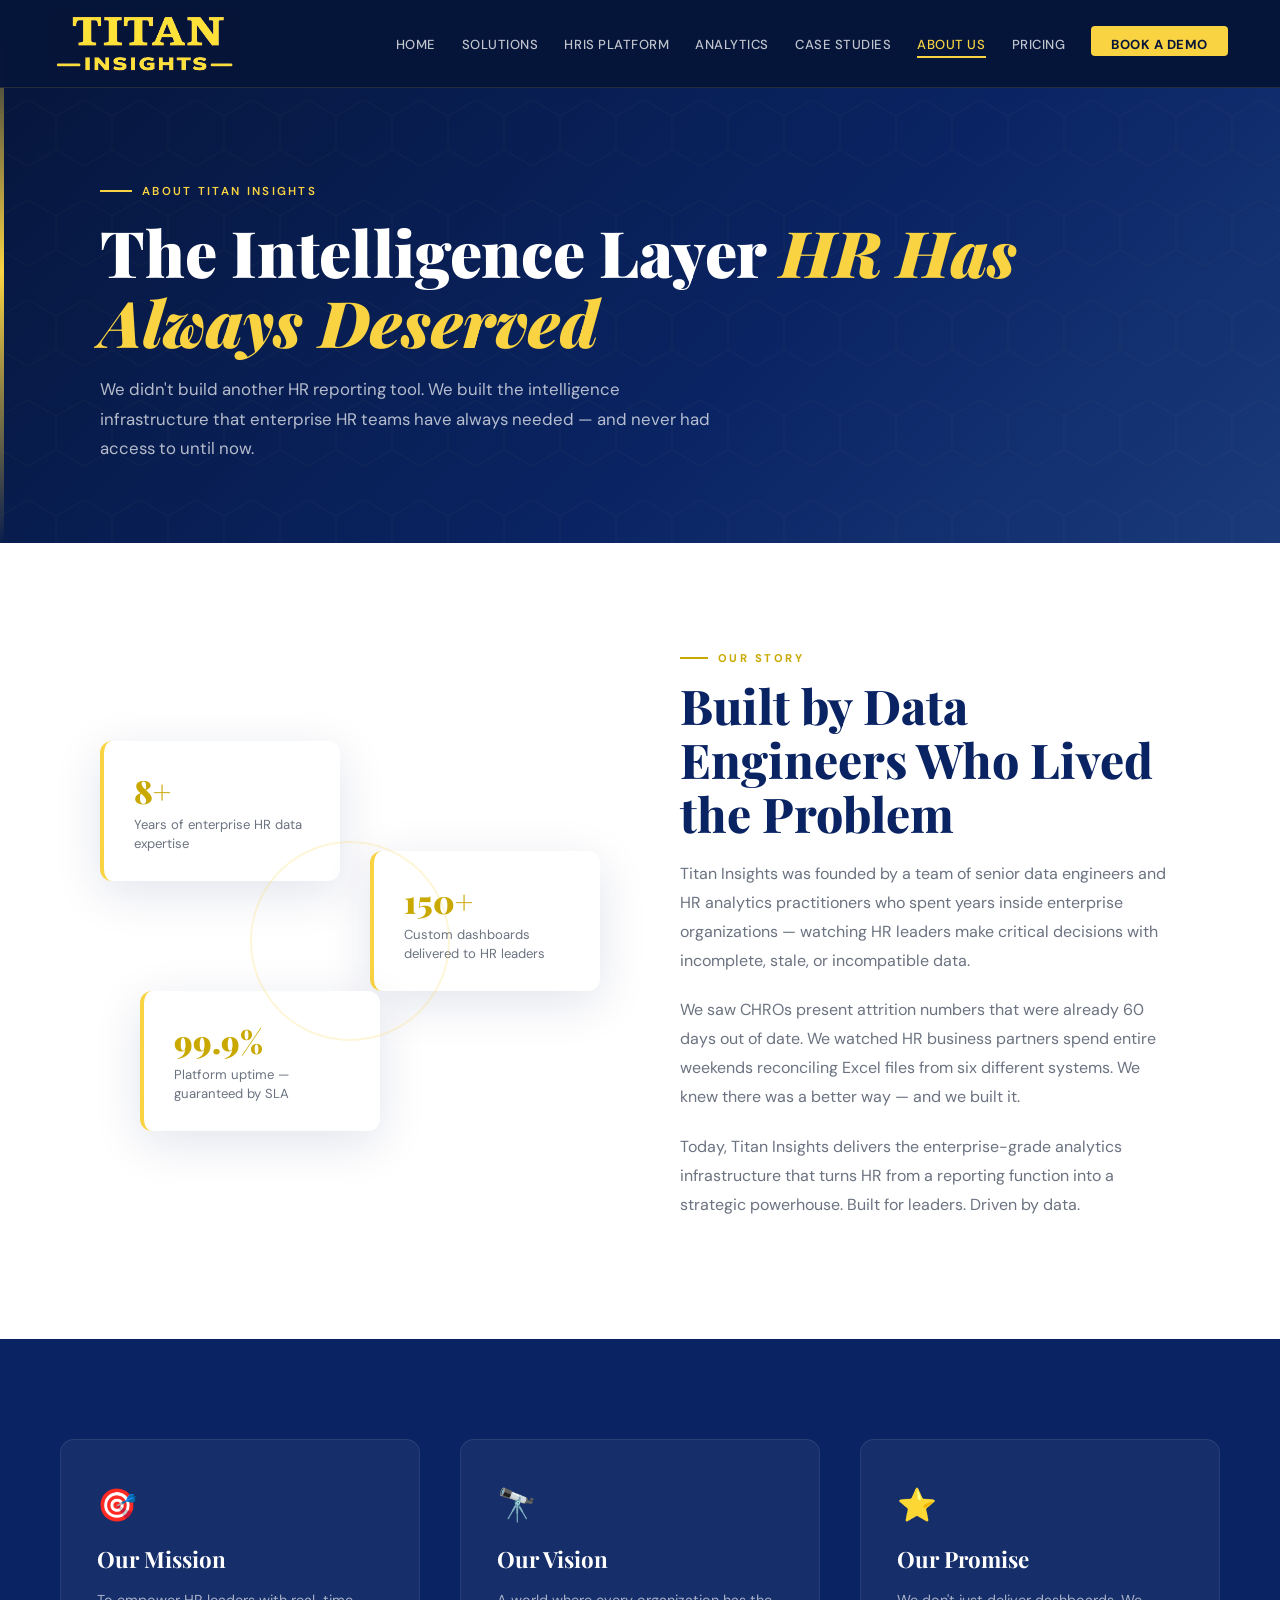
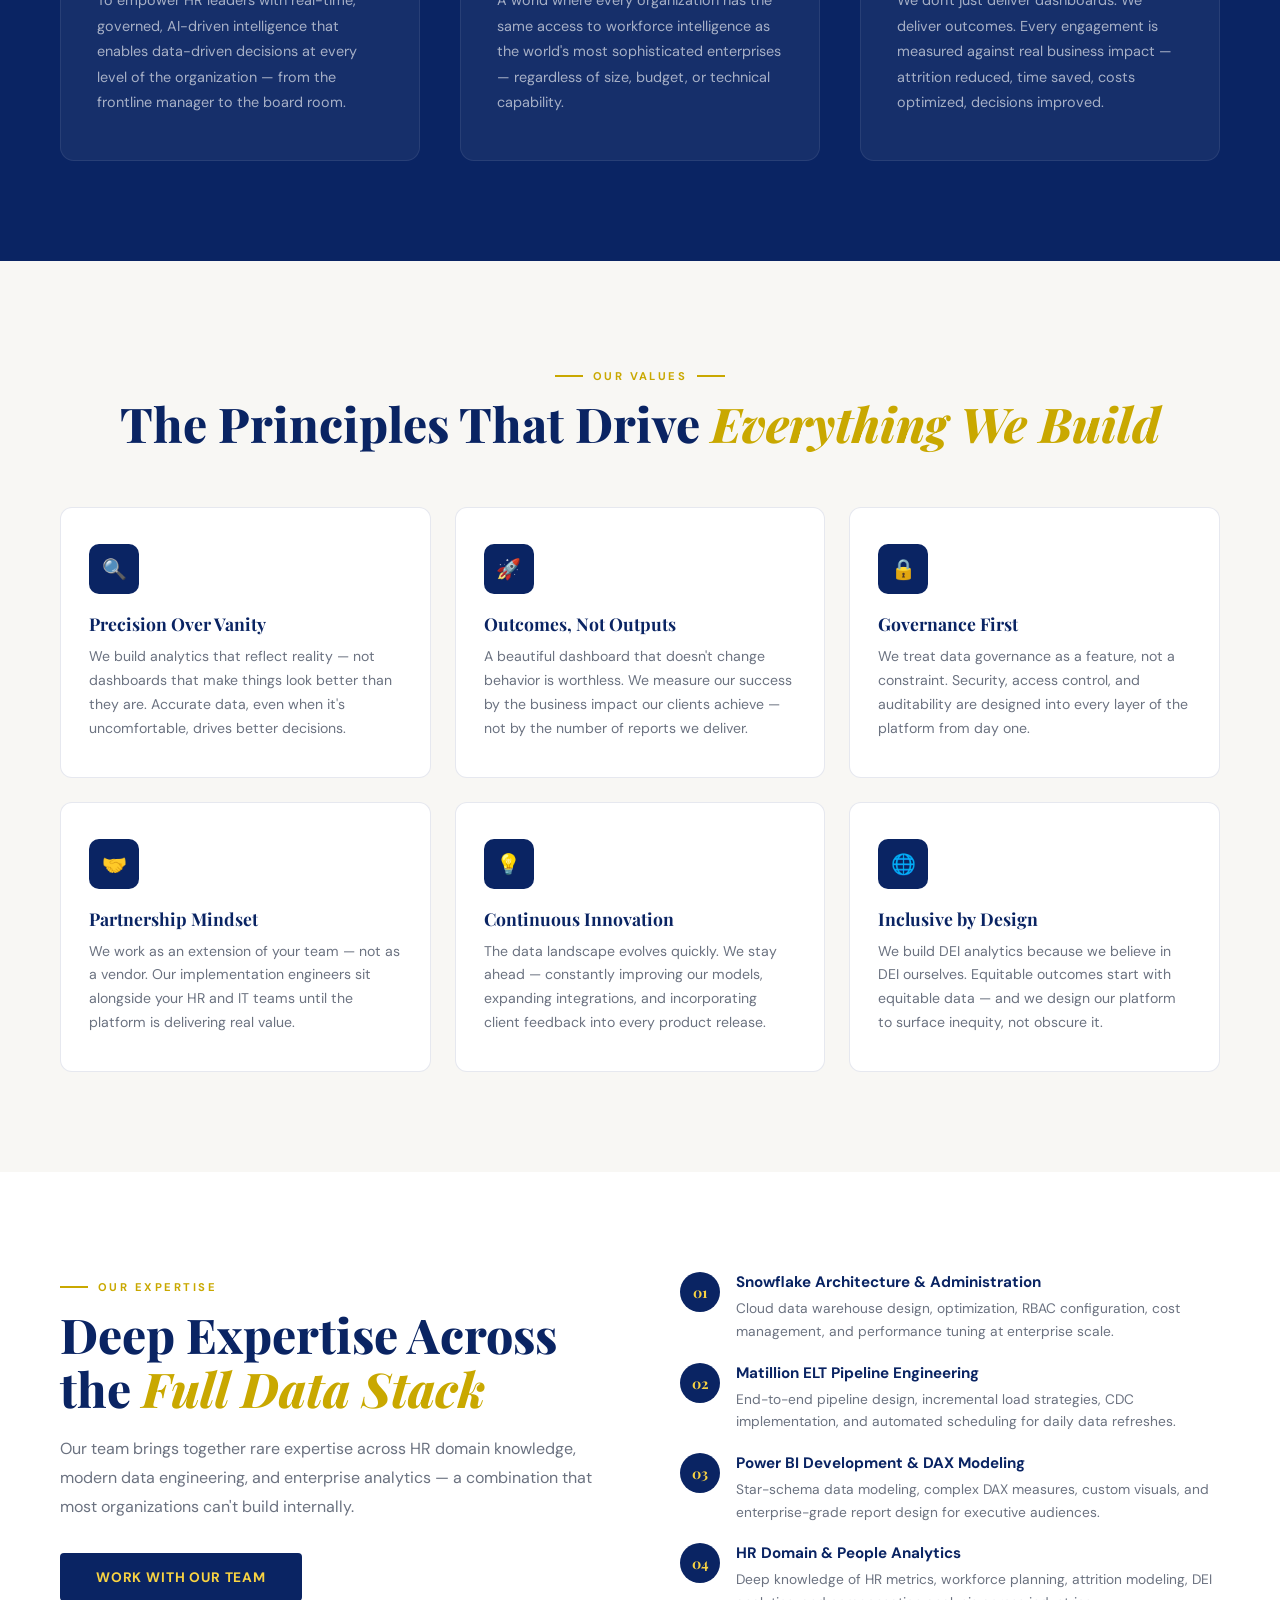
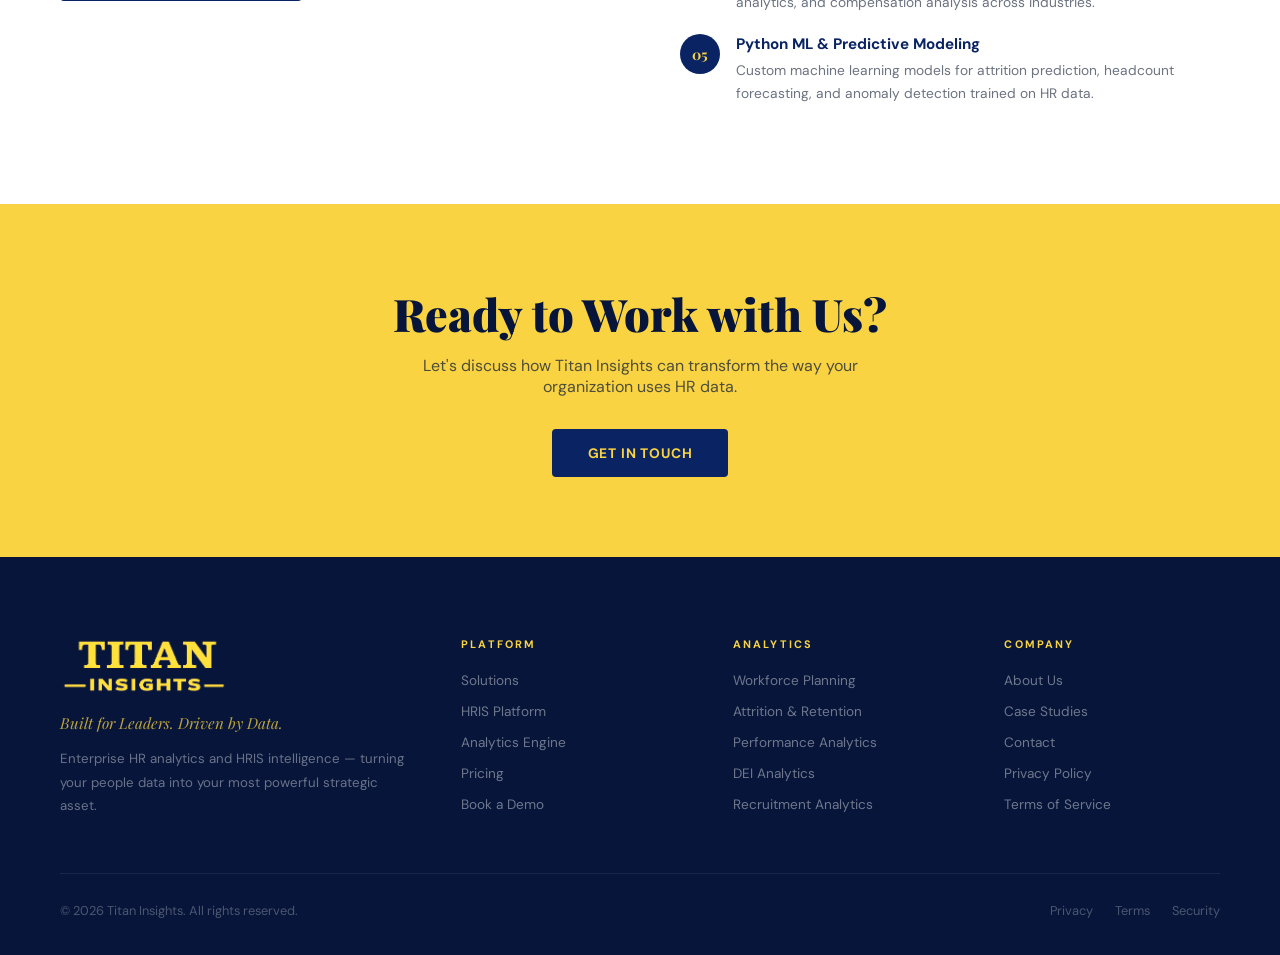
==== about.html @ b81a48bd "Add files via upload" ====
<!DOCTYPE html>
<html lang="en"><head><meta charset="UTF-8"><meta name="viewport" content="width=device-width,initial-scale=1.0">
<title>About Us — Titan Insights</title><link href="https://fonts.googleapis.com/css2?family=Playfair+Display:ital,wght@0,700;0,800;0,900;1,700;1,800&family=DM+Sans:wght@300;400;500;600;700&display=swap" rel="stylesheet">
<style>
:root{--navy:#0a2463;--navy-deep:#061539;--gold:#f9d342;--gold-dark:#c9a800;--gold-light:#fde68a;--white:#ffffff;--off:#f8f7f4;--border:rgba(10,36,99,0.1);--txt:#111827;--txt2:#374151;--txt3:#6b7280;}
*{margin:0;padding:0;box-sizing:border-box;}html{scroll-behavior:smooth;}body{font-family:'DM Sans',sans-serif;color:var(--txt);background:var(--white);overflow-x:hidden;}a{text-decoration:none;}
::-webkit-scrollbar{width:5px;}::-webkit-scrollbar-track{background:var(--navy-deep);}::-webkit-scrollbar-thumb{background:var(--gold);border-radius:3px;}
nav{position:fixed;top:0;left:0;right:0;z-index:1000;background:rgba(6,21,57,0.97);backdrop-filter:blur(18px);border-bottom:1px solid rgba(249,211,66,0.12);height:88px;display:flex;align-items:center;justify-content:space-between;padding:0 52px;transition:all .3s;}
nav.scrolled{box-shadow:0 4px 30px rgba(0,0,0,0.35);}
.nav-brand{display:flex;align-items:center;}.nav-brand img{height:64px;width:auto;max-width:320px;display:block;object-fit:contain;mix-blend-mode:screen;filter:brightness(1.05);}
.nav-links{list-style:none;display:flex;gap:26px;align-items:center;}
.nav-links a{color:rgba(255,255,255,.75);font-size:.82rem;font-weight:500;letter-spacing:.04em;text-transform:uppercase;transition:color .25s;padding-bottom:3px;border-bottom:2px solid transparent;}
.nav-links a:hover,.nav-links a.active-link{color:var(--gold);border-bottom-color:var(--gold);}
.nav-cta{background:var(--gold)!important;color:var(--navy-deep)!important;padding:10px 20px;border-radius:4px;font-weight:700!important;border-bottom:none!important;}
.nav-cta:hover{background:var(--white)!important;transform:translateY(-1px);box-shadow:0 4px 18px rgba(249,211,66,.4);}
.nav-toggle{display:none;flex-direction:column;gap:5px;cursor:pointer;}.nav-toggle span{width:24px;height:2px;background:var(--gold);border-radius:2px;}
.section{padding:100px 60px;max-width:1200px;margin:0 auto;}
.tag{display:inline-flex;align-items:center;gap:10px;margin-bottom:14px;}.tag-line{width:28px;height:2px;background:var(--gold-dark);}.tag-text{font-size:.7rem;letter-spacing:.22em;text-transform:uppercase;color:var(--gold-dark);font-weight:700;}
.sec-title{font-family:'Playfair Display',serif;font-size:clamp(2rem,4vw,3rem);font-weight:800;color:var(--navy);line-height:1.12;margin-bottom:18px;}.sec-title em{color:var(--gold-dark);font-style:italic;}
.sec-body{font-size:1rem;color:var(--txt3);line-height:1.82;max-width:620px;}
.btn-gold{display:inline-block;background:var(--gold);color:var(--navy-deep);padding:15px 36px;border-radius:4px;font-weight:700;font-size:.86rem;letter-spacing:.06em;text-transform:uppercase;transition:all .25s;}.btn-gold:hover{background:var(--white);box-shadow:0 8px 28px rgba(249,211,66,.35);transform:translateY(-2px);}
.btn-navy{display:inline-block;background:var(--navy);color:var(--gold);padding:15px 36px;border-radius:4px;font-weight:700;font-size:.86rem;letter-spacing:.06em;text-transform:uppercase;transition:all .25s;}.btn-navy:hover{background:var(--navy-deep);transform:translateY(-2px);}
.btn-outline-dark{display:inline-block;border:2px solid var(--navy);color:var(--navy);padding:13px 34px;border-radius:4px;font-weight:600;font-size:.86rem;letter-spacing:.06em;text-transform:uppercase;transition:all .25s;}.btn-outline-dark:hover{background:var(--navy);color:var(--white);}
.reveal{opacity:0;transform:translateY(28px);transition:opacity .7s ease,transform .7s ease;}.reveal.visible{opacity:1;transform:translateY(0);}
.reveal-d1{transition-delay:.1s;}.reveal-d2{transition-delay:.2s;}.reveal-d3{transition-delay:.3s;}
.page-hero{padding-top:96px;background:linear-gradient(135deg,var(--navy-deep) 0%,var(--navy) 60%,#1a3a7a 100%);min-height:340px;display:flex;align-items:center;position:relative;overflow:hidden;}
.page-hero-hex{position:absolute;inset:0;opacity:.04;background-image:url("data:image/svg+xml,%3Csvg xmlns='http://www.w3.org/2000/svg' width='56' height='100'%3E%3Cpath d='M28 66L0 50V16L28 0l28 16v34z' fill='none' stroke='%23f9d342' stroke-width='1'/%3E%3C/svg%3E");background-size:56px 100px;}
.page-hero-bar{position:absolute;left:0;top:0;bottom:0;width:4px;background:linear-gradient(to bottom,transparent,var(--gold),transparent);}
.page-hero-inner{position:relative;z-index:2;max-width:1200px;margin:0 auto;padding:80px 60px;width:100%;}
.page-hero-eyebrow{display:inline-flex;align-items:center;gap:10px;margin-bottom:18px;}.page-hero-eyebrow-line{width:32px;height:2px;background:var(--gold);}.page-hero-eyebrow-text{font-size:.72rem;letter-spacing:.2em;text-transform:uppercase;color:var(--gold);font-weight:600;}
.page-hero h1{font-family:'Playfair Display',serif;font-size:clamp(2.5rem,5vw,4rem);font-weight:900;color:var(--white);line-height:1.1;margin-bottom:18px;}.page-hero h1 em{color:var(--gold);font-style:italic;}
.page-hero .hero-desc{font-size:1.05rem;color:rgba(255,255,255,.7);max-width:620px;line-height:1.75;}
.cta-band{background:var(--gold);padding:80px 60px;text-align:center;}
.cta-band h2{font-family:'Playfair Display',serif;font-size:clamp(1.8rem,3.5vw,2.8rem);font-weight:900;color:var(--navy-deep);margin-bottom:12px;}
.cta-band p{font-size:1rem;color:rgba(6,21,57,.7);max-width:520px;margin:0 auto 32px;}
footer{background:var(--navy-deep);padding:80px 60px 36px;}
.footer-inner{max-width:1200px;margin:0 auto;}
.footer-top{display:grid;grid-template-columns:1.6fr 1fr 1fr 1fr;gap:56px;margin-bottom:56px;}
.footer-brand img{height:58px;width:auto;max-width:300px;display:block;object-fit:contain;margin-bottom:18px;mix-blend-mode:screen;filter:brightness(1.05);}
.footer-tagline{font-family:'Playfair Display',serif;font-size:.95rem;font-style:italic;color:rgba(249,211,66,.75);margin-bottom:14px;}
.footer-desc{font-size:.83rem;color:rgba(255,255,255,.4);line-height:1.75;}
.footer-col h5{font-size:.68rem;letter-spacing:.2em;text-transform:uppercase;color:var(--gold);font-weight:700;margin-bottom:18px;}
.footer-links{list-style:none;display:flex;flex-direction:column;gap:10px;}.footer-links a{font-size:.85rem;color:rgba(255,255,255,.42);transition:color .25s;}.footer-links a:hover{color:var(--gold);}
.footer-bottom{border-top:1px solid rgba(255,255,255,.07);padding-top:28px;display:flex;justify-content:space-between;align-items:center;flex-wrap:wrap;gap:14px;}
.footer-copy{font-size:.8rem;color:rgba(255,255,255,.28);}
.footer-bottom-links{display:flex;gap:22px;}.footer-bottom-links a{font-size:.8rem;color:rgba(255,255,255,.28);transition:color .25s;}.footer-bottom-links a:hover{color:var(--gold);}
@media(max-width:1024px){nav{padding:0 28px;height:80px;}.nav-brand img{height:64px;width:auto;max-width:320px;display:block;object-fit:contain;mix-blend-mode:screen;filter:brightness(1.05);}.section{padding:72px 28px;}.page-hero-inner{padding:60px 28px;}.footer-top{grid-template-columns:1fr 1fr;gap:36px;}.cta-band{padding:60px 28px;}footer{padding:60px 28px 28px;}}
@media(max-width:768px){nav{padding:0 18px;height:72px;}.nav-brand img{height:64px;width:auto;max-width:320px;display:block;object-fit:contain;mix-blend-mode:screen;filter:brightness(1.05);}.nav-links{display:none;flex-direction:column;position:absolute;top:88px;left:0;right:0;background:var(--navy-deep);padding:20px;gap:0;border-top:1px solid rgba(249,211,66,.1);}.nav-links.open{display:flex;}.nav-links li{padding:13px 0;border-bottom:1px solid rgba(255,255,255,.06);}.nav-toggle{display:flex;}.section{padding:56px 18px;}.page-hero-inner{padding:44px 18px;}.footer-top{grid-template-columns:1fr;}}
</style>
<style>
.about-story{display:grid;grid-template-columns:1fr 1fr;gap:80px;align-items:center;}
.about-visual{position:relative;}
.about-img-stack{position:relative;height:400px;}
.av-card{position:absolute;background:var(--white);border-radius:12px;padding:28px 30px;box-shadow:0 12px 48px rgba(10,36,99,.12);border-left:4px solid var(--gold);}
.av-card:nth-child(1){top:0;left:0;width:240px;}
.av-card:nth-child(2){top:110px;right:0;width:230px;}
.av-card:nth-child(3){bottom:10px;left:40px;width:240px;}
.av-num{font-family:'Playfair Display',serif;font-size:2rem;font-weight:900;color:var(--gold-dark);}
.av-lbl{font-size:.82rem;color:var(--txt3);margin-top:4px;line-height:1.4;}
.av-ring{position:absolute;width:200px;height:200px;border:2px solid rgba(249,211,66,.2);border-radius:50%;top:50%;left:50%;transform:translate(-50%,-50%);}
.about-story .sec-body{max-width:100%;margin-bottom:20px;}
.mission-vision{background:var(--navy);padding:100px 60px;}
.mv-inner{max-width:1200px;margin:0 auto;display:grid;grid-template-columns:1fr 1fr 1fr;gap:40px;}
.mv-card{background:rgba(255,255,255,.05);border:1px solid rgba(255,255,255,.08);border-radius:14px;padding:44px 36px;transition:all .3s;}
.mv-card:hover{background:rgba(249,211,66,.06);border-color:rgba(249,211,66,.2);transform:translateY(-3px);}
.mv-card-icon{font-size:32px;margin-bottom:18px;display:block;}
.mv-card h3{font-family:'Playfair Display',serif;font-size:1.4rem;font-weight:700;color:var(--white);margin-bottom:14px;}
.mv-card p{font-size:.9rem;color:rgba(255,255,255,.62);line-height:1.78;}
.values{background:var(--off);padding:100px 60px;}
.values-inner{max-width:1200px;margin:0 auto;}
.values-grid{display:grid;grid-template-columns:repeat(3,1fr);gap:24px;margin-top:56px;}
.val-card{background:var(--white);border-radius:12px;padding:36px 28px;border:1px solid var(--border);transition:all .3s;}
.val-card:hover{box-shadow:0 12px 40px rgba(10,36,99,.1);transform:translateY(-3px);}
.val-icon{width:50px;height:50px;background:var(--navy);border-radius:10px;display:flex;align-items:center;justify-content:center;font-size:20px;margin-bottom:18px;}
.val-title{font-family:'Playfair Display',serif;font-size:1.1rem;font-weight:700;color:var(--navy);margin-bottom:10px;}
.val-desc{font-size:.88rem;color:var(--txt3);line-height:1.7;}
.expertise{background:var(--white);padding:100px 60px;}
.exp-inner{max-width:1200px;margin:0 auto;display:grid;grid-template-columns:1fr 1fr;gap:80px;align-items:start;}
.exp-list{display:flex;flex-direction:column;gap:20px;}
.exp-item{display:flex;align-items:flex-start;gap:16px;}
.exp-num{width:40px;height:40px;background:var(--navy);color:var(--gold);border-radius:50%;display:flex;align-items:center;justify-content:center;font-family:'Playfair Display',serif;font-weight:700;font-size:.9rem;flex-shrink:0;}
.exp-text h5{font-size:.95rem;font-weight:700;color:var(--navy);margin-bottom:5px;}
.exp-text p{font-size:.86rem;color:var(--txt3);line-height:1.65;}
@media(max-width:1024px){.about-story{grid-template-columns:1fr;gap:48px;}.mission-vision{padding:72px 28px;}.mv-inner{grid-template-columns:1fr;gap:20px;}.values{padding:72px 28px;}.values-grid{grid-template-columns:1fr 1fr;}.expertise{padding:72px 28px;}.exp-inner{grid-template-columns:1fr;}}
@media(max-width:768px){.values-grid{grid-template-columns:1fr;}}
</style></head><body>
<nav id="mainNav">
  <div class="nav-brand"><a href="index.html"><img src="[data-uri]" alt="Titan Insights"></a></div>
  <ul class="nav-links" id="navLinks">
    <li><a href="index.html">Home</a></li><li><a href="solutions.html">Solutions</a></li>
    <li><a href="hris.html">HRIS Platform</a></li><li><a href="analytics.html">Analytics</a></li>
    <li><a href="results.html">Case Studies</a></li><li><a href="about.html">About Us</a></li>
    <li><a href="pricing.html">Pricing</a></li>
    <li><a href="contact.html" class="nav-cta">Book a Demo</a></li>
  </ul>
  <div class="nav-toggle" id="navToggle"><span></span><span></span><span></span></div>
</nav>
<div class="page-hero">
  <div class="page-hero-hex"></div><div class="page-hero-bar"></div>
  <div class="page-hero-inner">
    <div class="page-hero-eyebrow"><div class="page-hero-eyebrow-line"></div><span class="page-hero-eyebrow-text">About Titan Insights</span></div>
    <h1>The Intelligence Layer <em>HR Has Always Deserved</em></h1>
    <p class="hero-desc">We didn't build another HR reporting tool. We built the intelligence infrastructure that enterprise HR teams have always needed — and never had access to until now.</p>
  </div>
</div>
<div class="section">
  <div class="about-story">
    <div class="about-visual reveal">
      <div class="about-img-stack">
        <div class="av-card"><div class="av-num">8+</div><div class="av-lbl">Years of enterprise HR data expertise</div></div>
        <div class="av-card"><div class="av-num">150+</div><div class="av-lbl">Custom dashboards delivered to HR leaders</div></div>
        <div class="av-card"><div class="av-num">99.9%</div><div class="av-lbl">Platform uptime — guaranteed by SLA</div></div>
        <div class="av-ring"></div>
      </div>
    </div>
    <div class="reveal reveal-d2">
      <div class="tag"><div class="tag-line"></div><span class="tag-text">Our Story</span></div>
      <h2 class="sec-title">Built by Data Engineers Who Lived the Problem</h2>
      <p class="sec-body">Titan Insights was founded by a team of senior data engineers and HR analytics practitioners who spent years inside enterprise organizations — watching HR leaders make critical decisions with incomplete, stale, or incompatible data.</p>
      <p class="sec-body" style="margin-top:16px;">We saw CHROs present attrition numbers that were already 60 days out of date. We watched HR business partners spend entire weekends reconciling Excel files from six different systems. We knew there was a better way — and we built it.</p>
      <p class="sec-body" style="margin-top:16px;">Today, Titan Insights delivers the enterprise-grade analytics infrastructure that turns HR from a reporting function into a strategic powerhouse. Built for leaders. Driven by data.</p>
    </div>
  </div>
</div>
<div class="mission-vision"><div class="mv-inner">
  <div class="mv-card reveal reveal-d1"><span class="mv-card-icon">🎯</span><h3>Our Mission</h3><p>To empower HR leaders with real-time, governed, AI-driven intelligence that enables data-driven decisions at every level of the organization — from the frontline manager to the board room.</p></div>
  <div class="mv-card reveal reveal-d2"><span class="mv-card-icon">🔭</span><h3>Our Vision</h3><p>A world where every organization has the same access to workforce intelligence as the world's most sophisticated enterprises — regardless of size, budget, or technical capability.</p></div>
  <div class="mv-card reveal reveal-d3"><span class="mv-card-icon">⭐</span><h3>Our Promise</h3><p>We don't just deliver dashboards. We deliver outcomes. Every engagement is measured against real business impact — attrition reduced, time saved, costs optimized, decisions improved.</p></div>
</div></div>
<div class="values"><div class="values-inner">
  <div class="reveal" style="text-align:center;">
    <div class="tag" style="justify-content:center;"><div class="tag-line"></div><span class="tag-text">Our Values</span><div class="tag-line"></div></div>
    <h2 class="sec-title" style="text-align:center;">The Principles That Drive <em>Everything We Build</em></h2>
  </div>
  <div class="values-grid reveal">
    <div class="val-card"><div class="val-icon">🔍</div><div class="val-title">Precision Over Vanity</div><p class="val-desc">We build analytics that reflect reality — not dashboards that make things look better than they are. Accurate data, even when it's uncomfortable, drives better decisions.</p></div>
    <div class="val-card"><div class="val-icon">🚀</div><div class="val-title">Outcomes, Not Outputs</div><p class="val-desc">A beautiful dashboard that doesn't change behavior is worthless. We measure our success by the business impact our clients achieve — not by the number of reports we deliver.</p></div>
    <div class="val-card"><div class="val-icon">🔒</div><div class="val-title">Governance First</div><p class="val-desc">We treat data governance as a feature, not a constraint. Security, access control, and auditability are designed into every layer of the platform from day one.</p></div>
    <div class="val-card"><div class="val-icon">🤝</div><div class="val-title">Partnership Mindset</div><p class="val-desc">We work as an extension of your team — not as a vendor. Our implementation engineers sit alongside your HR and IT teams until the platform is delivering real value.</p></div>
    <div class="val-card"><div class="val-icon">💡</div><div class="val-title">Continuous Innovation</div><p class="val-desc">The data landscape evolves quickly. We stay ahead — constantly improving our models, expanding integrations, and incorporating client feedback into every product release.</p></div>
    <div class="val-card"><div class="val-icon">🌐</div><div class="val-title">Inclusive by Design</div><p class="val-desc">We build DEI analytics because we believe in DEI ourselves. Equitable outcomes start with equitable data — and we design our platform to surface inequity, not obscure it.</p></div>
  </div>
</div></div>
<div class="expertise"><div class="exp-inner">
  <div class="reveal">
    <div class="tag"><div class="tag-line"></div><span class="tag-text">Our Expertise</span></div>
    <h2 class="sec-title">Deep Expertise Across the <em>Full Data Stack</em></h2>
    <p class="sec-body" style="max-width:100%;margin-bottom:32px;">Our team brings together rare expertise across HR domain knowledge, modern data engineering, and enterprise analytics — a combination that most organizations can't build internally.</p>
    <a href="contact.html" class="btn-navy">Work With Our Team</a>
  </div>
  <div class="exp-list reveal reveal-d2">
    <div class="exp-item"><div class="exp-num">01</div><div class="exp-text"><h5>Snowflake Architecture & Administration</h5><p>Cloud data warehouse design, optimization, RBAC configuration, cost management, and performance tuning at enterprise scale.</p></div></div>
    <div class="exp-item"><div class="exp-num">02</div><div class="exp-text"><h5>Matillion ELT Pipeline Engineering</h5><p>End-to-end pipeline design, incremental load strategies, CDC implementation, and automated scheduling for daily data refreshes.</p></div></div>
    <div class="exp-item"><div class="exp-num">03</div><div class="exp-text"><h5>Power BI Development & DAX Modeling</h5><p>Star-schema data modeling, complex DAX measures, custom visuals, and enterprise-grade report design for executive audiences.</p></div></div>
    <div class="exp-item"><div class="exp-num">04</div><div class="exp-text"><h5>HR Domain & People Analytics</h5><p>Deep knowledge of HR metrics, workforce planning, attrition modeling, DEI analytics, and compensation analysis across industries.</p></div></div>
    <div class="exp-item"><div class="exp-num">05</div><div class="exp-text"><h5>Python ML & Predictive Modeling</h5><p>Custom machine learning models for attrition prediction, headcount forecasting, and anomaly detection trained on HR data.</p></div></div>
  </div>
</div></div>
<div class="cta-band"><h2>Ready to Work with Us?</h2><p>Let's discuss how Titan Insights can transform the way your organization uses HR data.</p><a href="contact.html" class="btn-navy">Get in Touch</a></div>
<footer>
  <div class="footer-inner">
    <div class="footer-top">
      <div class="footer-brand"><img src="[data-uri]" alt="Titan Insights"><p class="footer-tagline">Built for Leaders. Driven by Data.</p><p class="footer-desc">Enterprise HR analytics and HRIS intelligence — turning your people data into your most powerful strategic asset.</p></div>
      <div class="footer-col"><h5>Platform</h5><ul class="footer-links"><li><a href="solutions.html">Solutions</a></li><li><a href="hris.html">HRIS Platform</a></li><li><a href="analytics.html">Analytics Engine</a></li><li><a href="pricing.html">Pricing</a></li><li><a href="contact.html">Book a Demo</a></li></ul></div>
      <div class="footer-col"><h5>Analytics</h5><ul class="footer-links"><li><a href="hris.html">Workforce Planning</a></li><li><a href="hris.html">Attrition & Retention</a></li><li><a href="hris.html">Performance Analytics</a></li><li><a href="hris.html">DEI Analytics</a></li><li><a href="hris.html">Recruitment Analytics</a></li></ul></div>
      <div class="footer-col"><h5>Company</h5><ul class="footer-links"><li><a href="about.html">About Us</a></li><li><a href="results.html">Case Studies</a></li><li><a href="contact.html">Contact</a></li><li><a href="#">Privacy Policy</a></li><li><a href="#">Terms of Service</a></li></ul></div>
    </div>
    <div class="footer-bottom"><span class="footer-copy">© 2026 Titan Insights. All rights reserved.</span><div class="footer-bottom-links"><a href="#">Privacy</a><a href="#">Terms</a><a href="#">Security</a></div></div>
  </div>
</footer><script>
const nav=document.getElementById('mainNav');
window.addEventListener('scroll',()=>nav.classList.toggle('scrolled',window.scrollY>60));
document.getElementById('navToggle').addEventListener('click',()=>document.getElementById('navLinks').classList.toggle('open'));
document.querySelectorAll('.nav-links a').forEach(a=>a.addEventListener('click',()=>document.getElementById('navLinks').classList.remove('open')));
const page=location.pathname.split('/').pop()||'index.html';
document.querySelectorAll('.nav-links a').forEach(a=>{if(a.getAttribute('href')===page)a.classList.add('active-link');});
const obs=new IntersectionObserver(entries=>{entries.forEach(e=>{if(e.isIntersecting){e.target.classList.add('visible');obs.unobserve(e.target);}});},{threshold:0.08,rootMargin:'0px 0px -30px 0px'});
document.querySelectorAll('.reveal').forEach(el=>obs.observe(el));
</script></body></html>
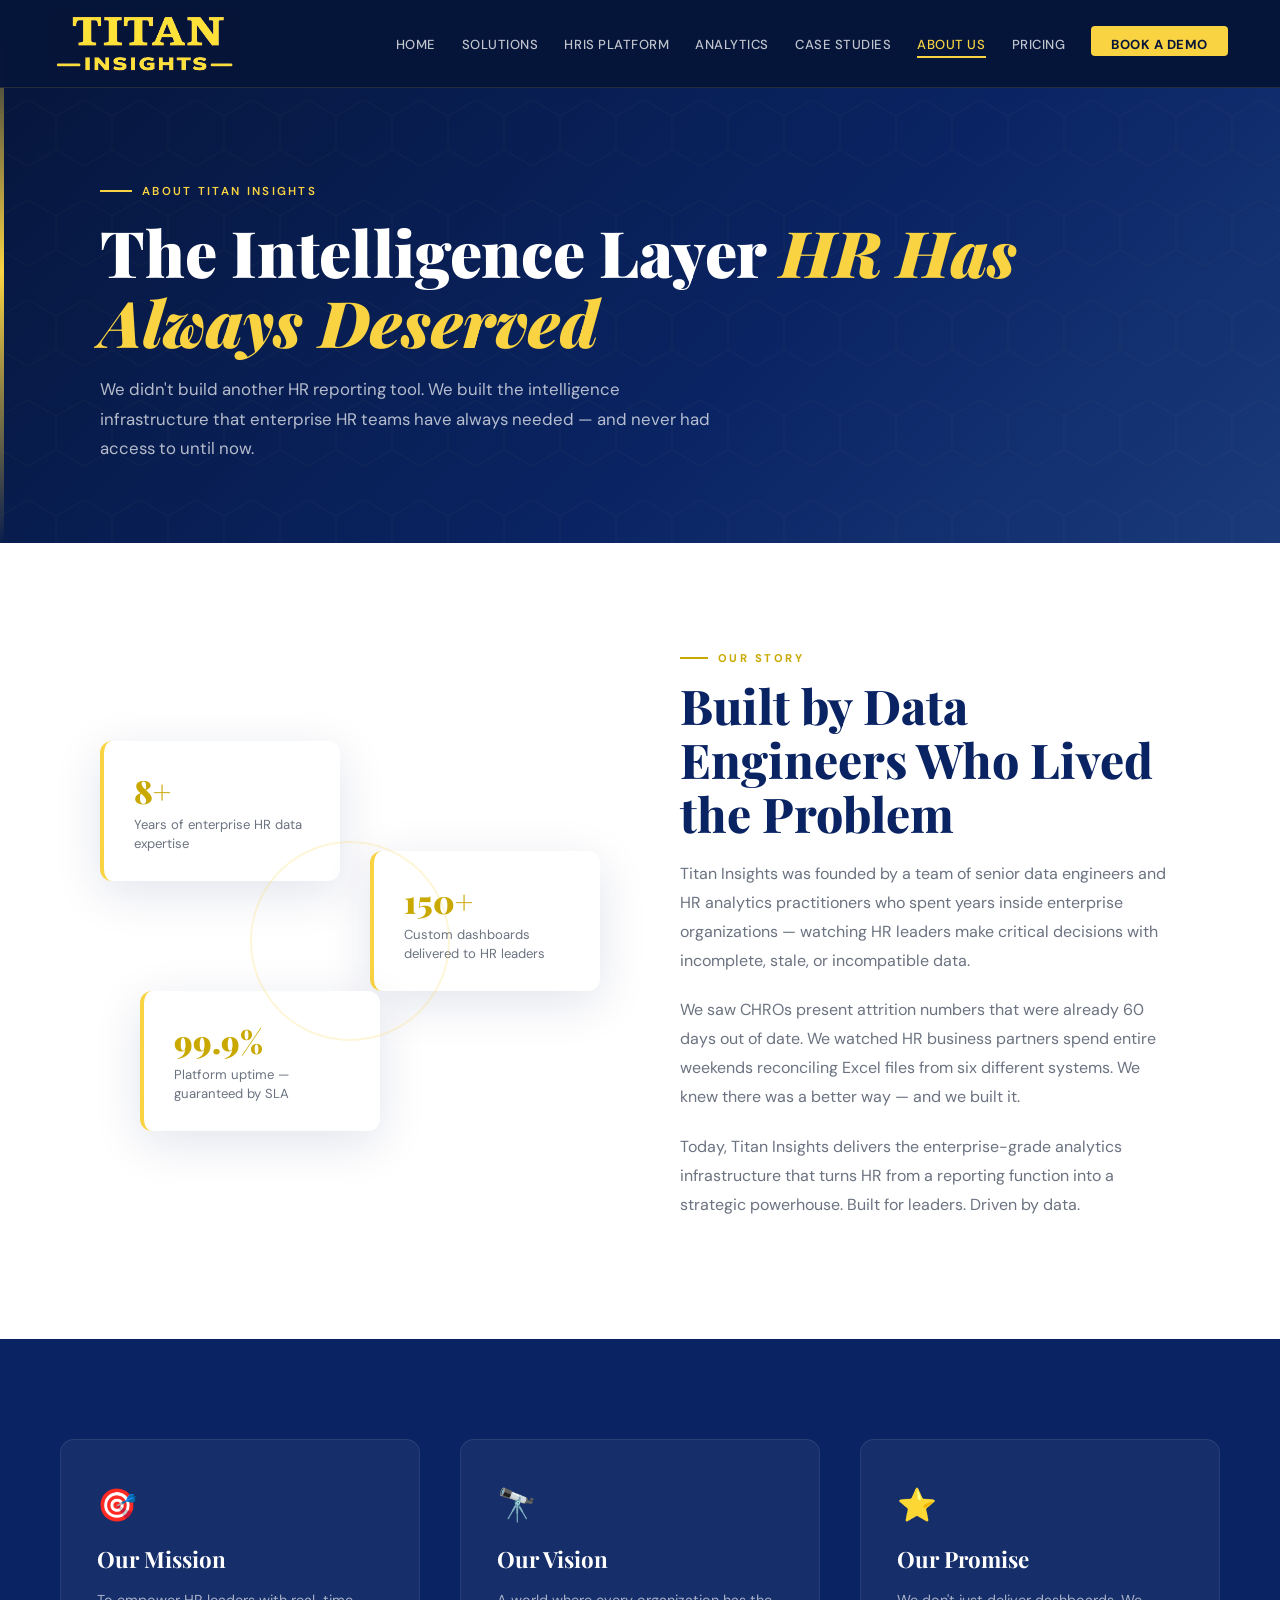
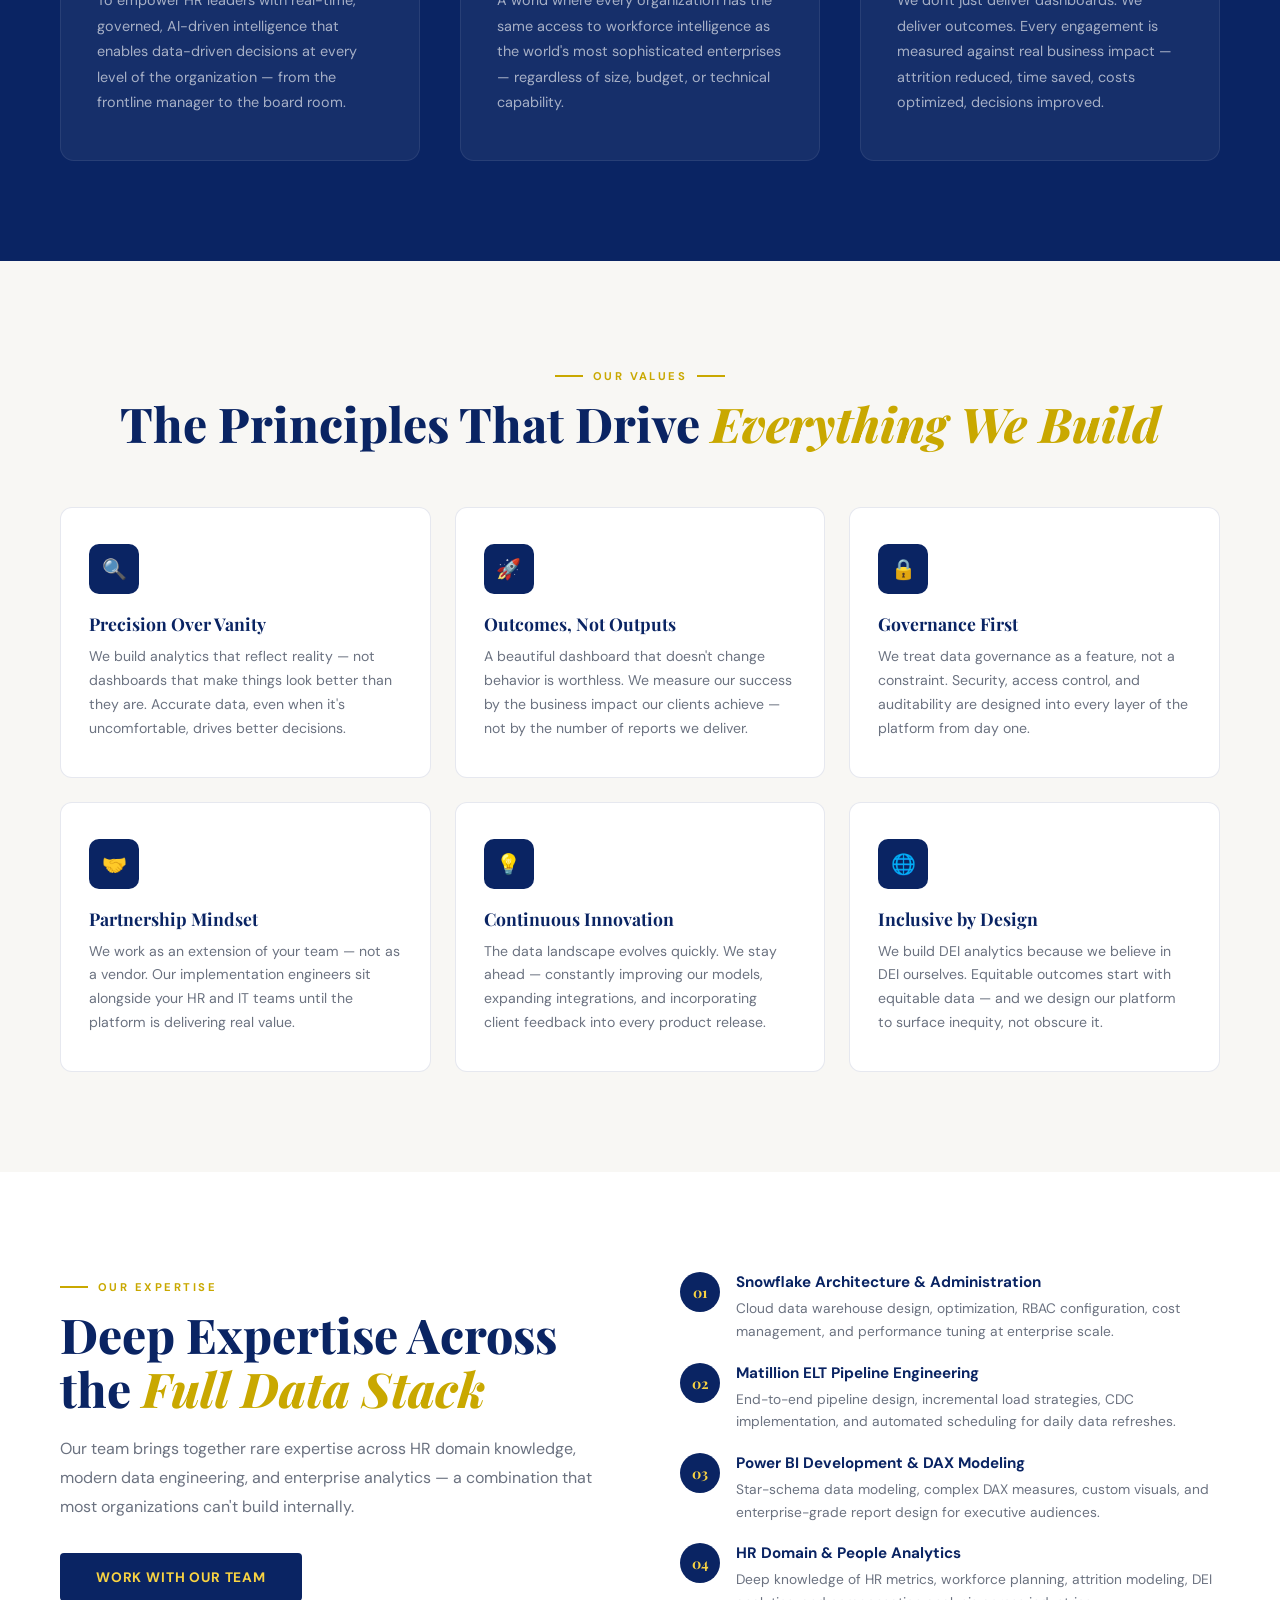
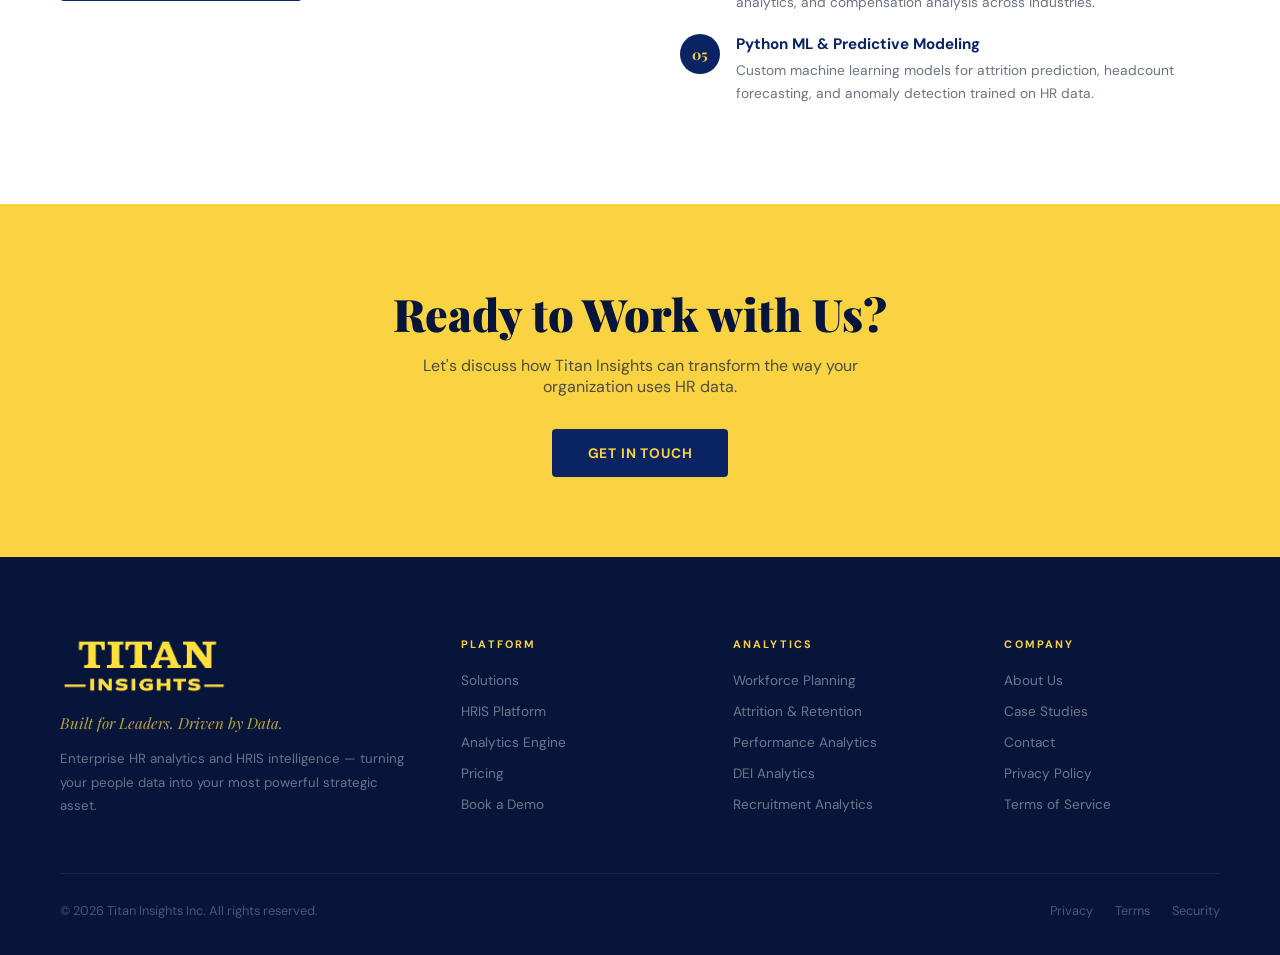
==== commit 29ab6842: "Update about.html" ====
--- a/about.html
+++ b/about.html
@@ -165,7 +165,7 @@
       <div class="footer-col"><h5>Analytics</h5><ul class="footer-links"><li><a href="hris.html">Workforce Planning</a></li><li><a href="hris.html">Attrition & Retention</a></li><li><a href="hris.html">Performance Analytics</a></li><li><a href="hris.html">DEI Analytics</a></li><li><a href="hris.html">Recruitment Analytics</a></li></ul></div>
       <div class="footer-col"><h5>Company</h5><ul class="footer-links"><li><a href="about.html">About Us</a></li><li><a href="results.html">Case Studies</a></li><li><a href="contact.html">Contact</a></li><li><a href="#">Privacy Policy</a></li><li><a href="#">Terms of Service</a></li></ul></div>
     </div>
-    <div class="footer-bottom"><span class="footer-copy">© 2026 Titan Insights. All rights reserved.</span><div class="footer-bottom-links"><a href="#">Privacy</a><a href="#">Terms</a><a href="#">Security</a></div></div>
+    <div class="footer-bottom"><span class="footer-copy">© 2026 Titan Insights Inc. All rights reserved.</span><div class="footer-bottom-links"><a href="#">Privacy</a><a href="#">Terms</a><a href="#">Security</a></div></div>
   </div>
 </footer><script>
 const nav=document.getElementById('mainNav');
@@ -176,4 +176,4 @@
 document.querySelectorAll('.nav-links a').forEach(a=>{if(a.getAttribute('href')===page)a.classList.add('active-link');});
 const obs=new IntersectionObserver(entries=>{entries.forEach(e=>{if(e.isIntersecting){e.target.classList.add('visible');obs.unobserve(e.target);}});},{threshold:0.08,rootMargin:'0px 0px -30px 0px'});
 document.querySelectorAll('.reveal').forEach(el=>obs.observe(el));
-</script></body></html>+</script></body></html>
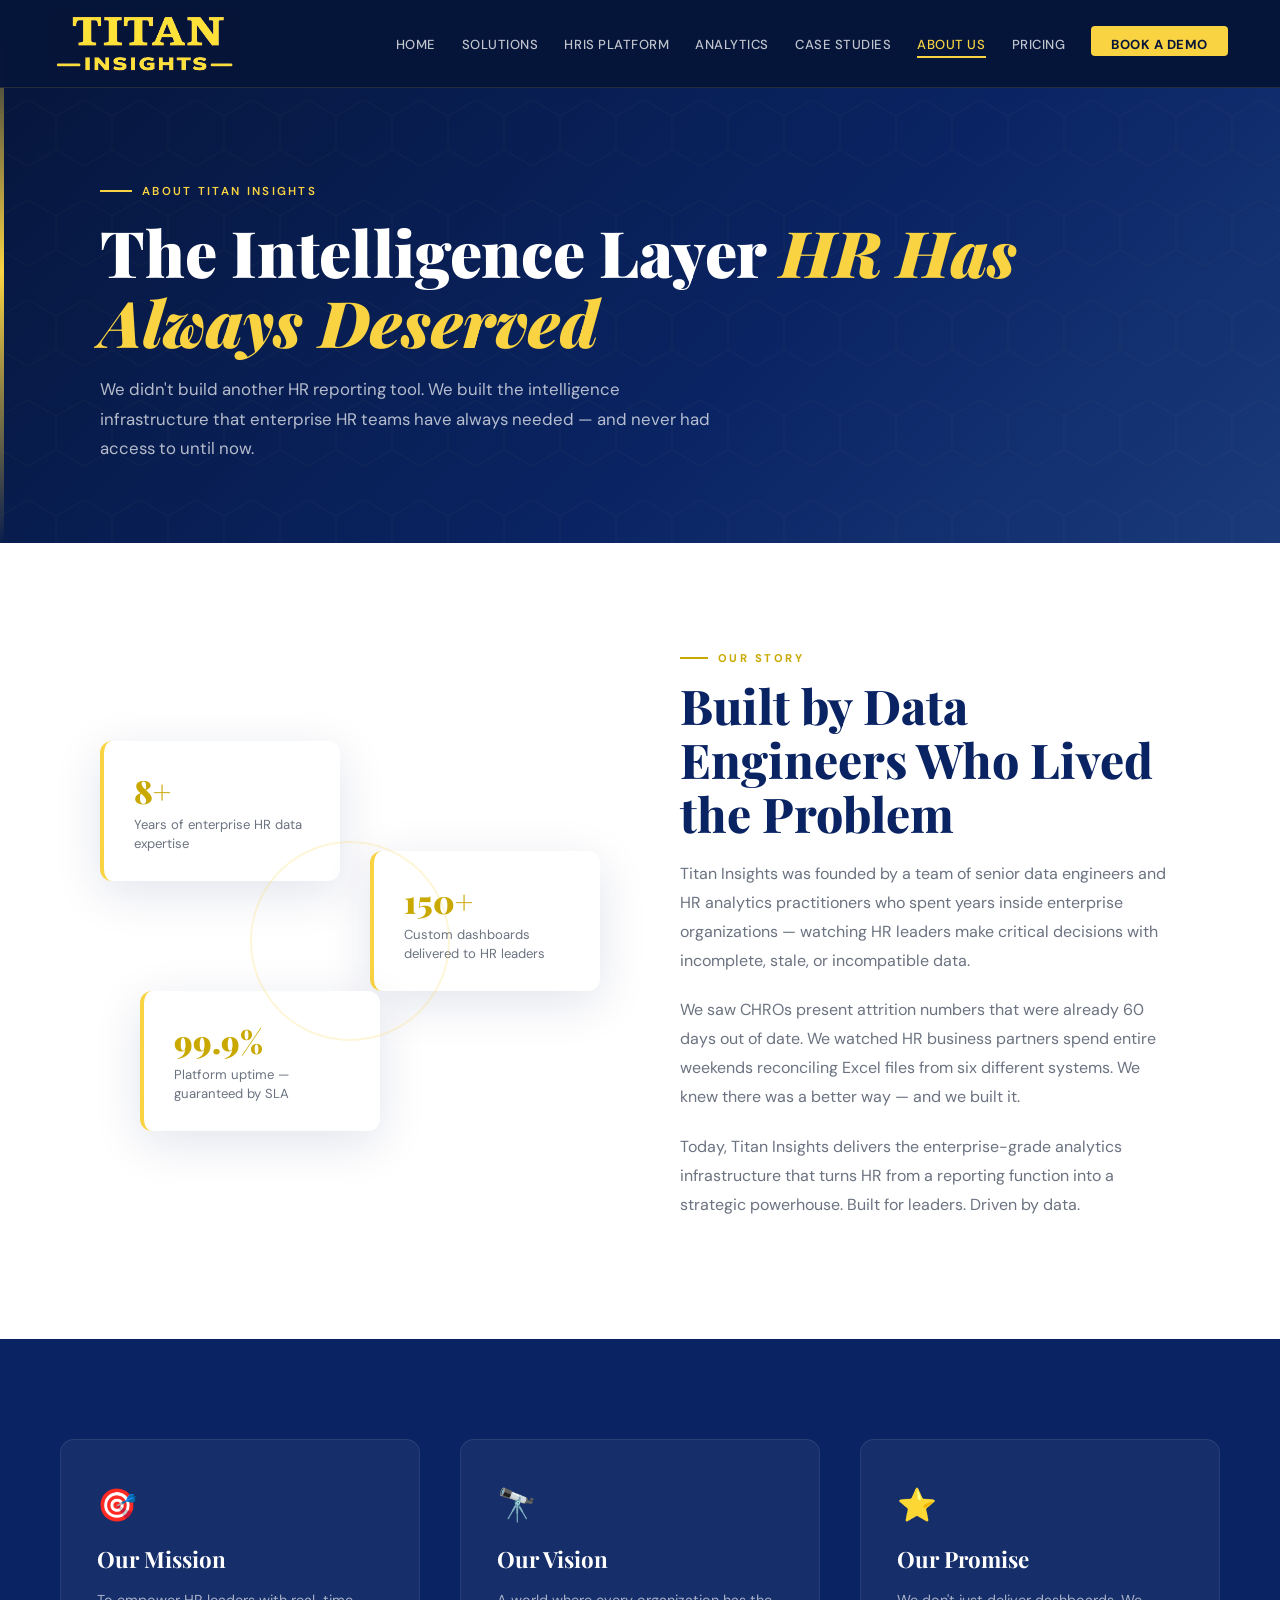
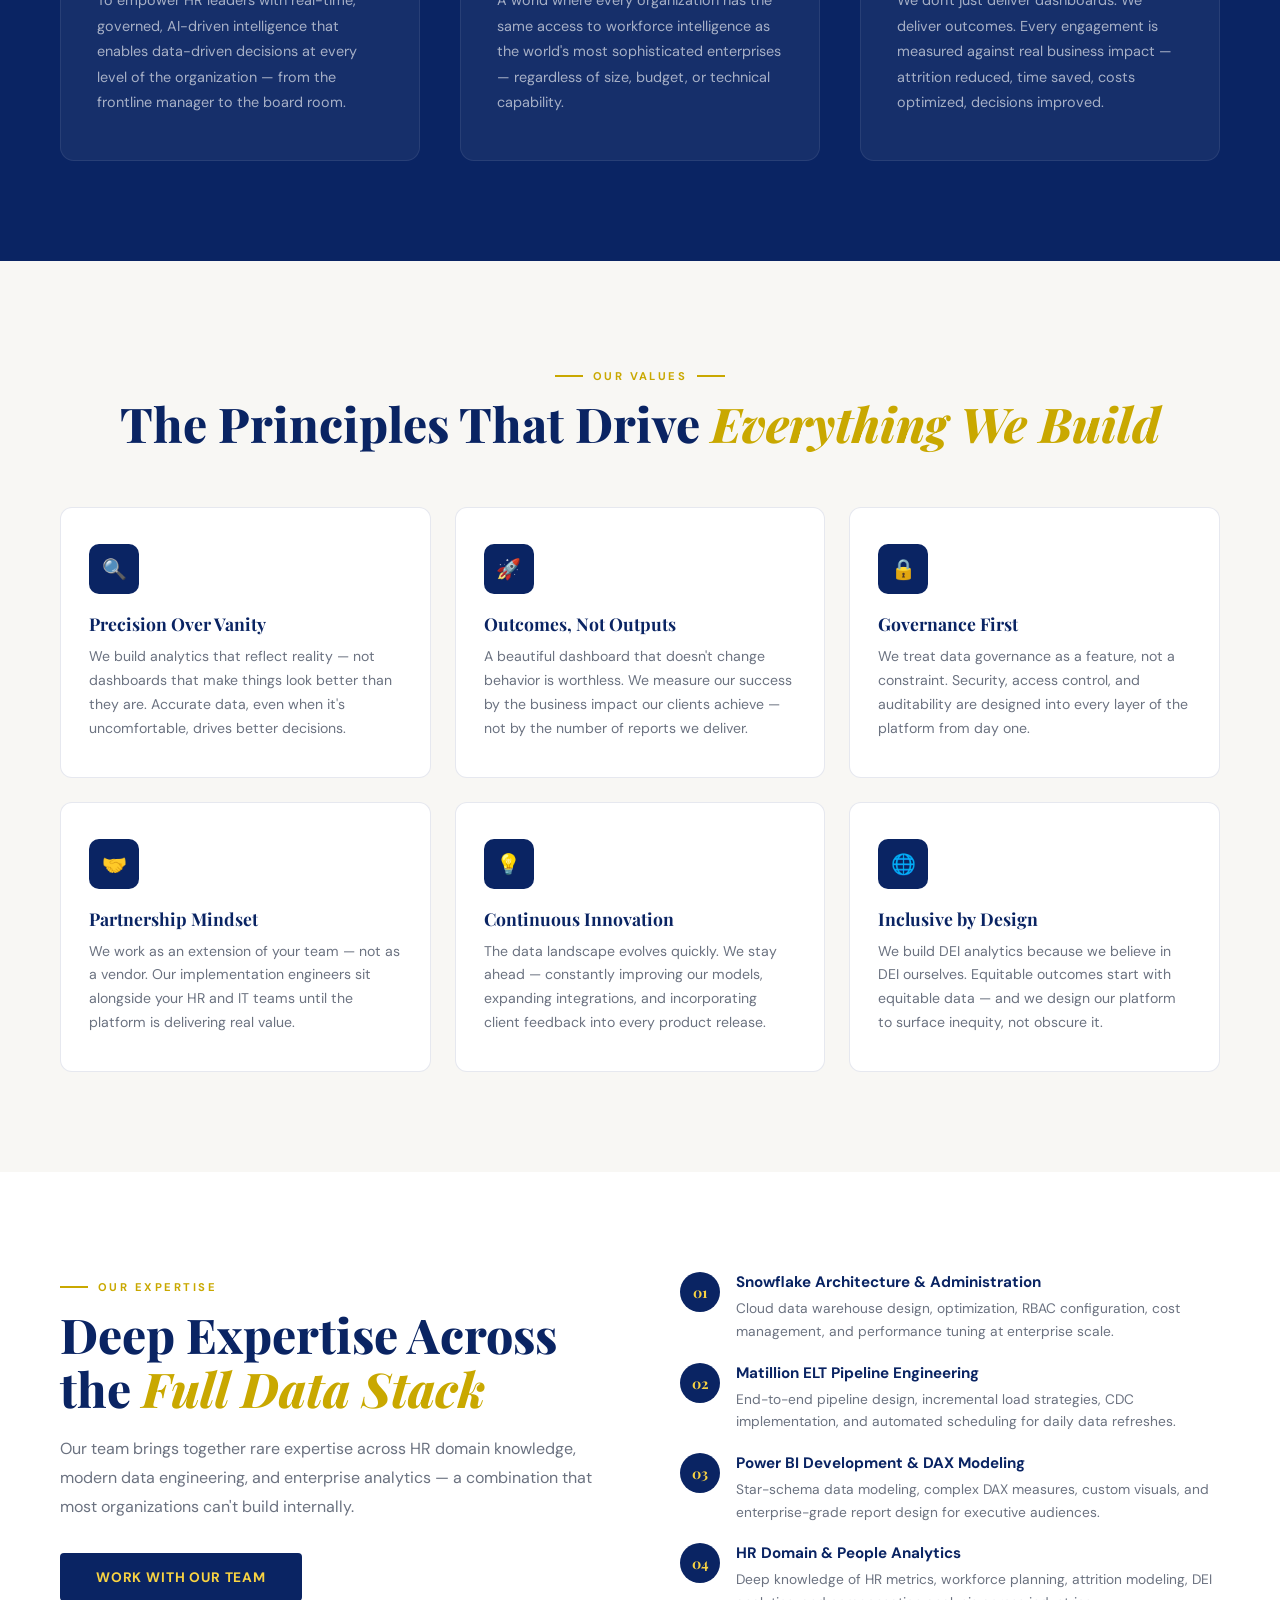
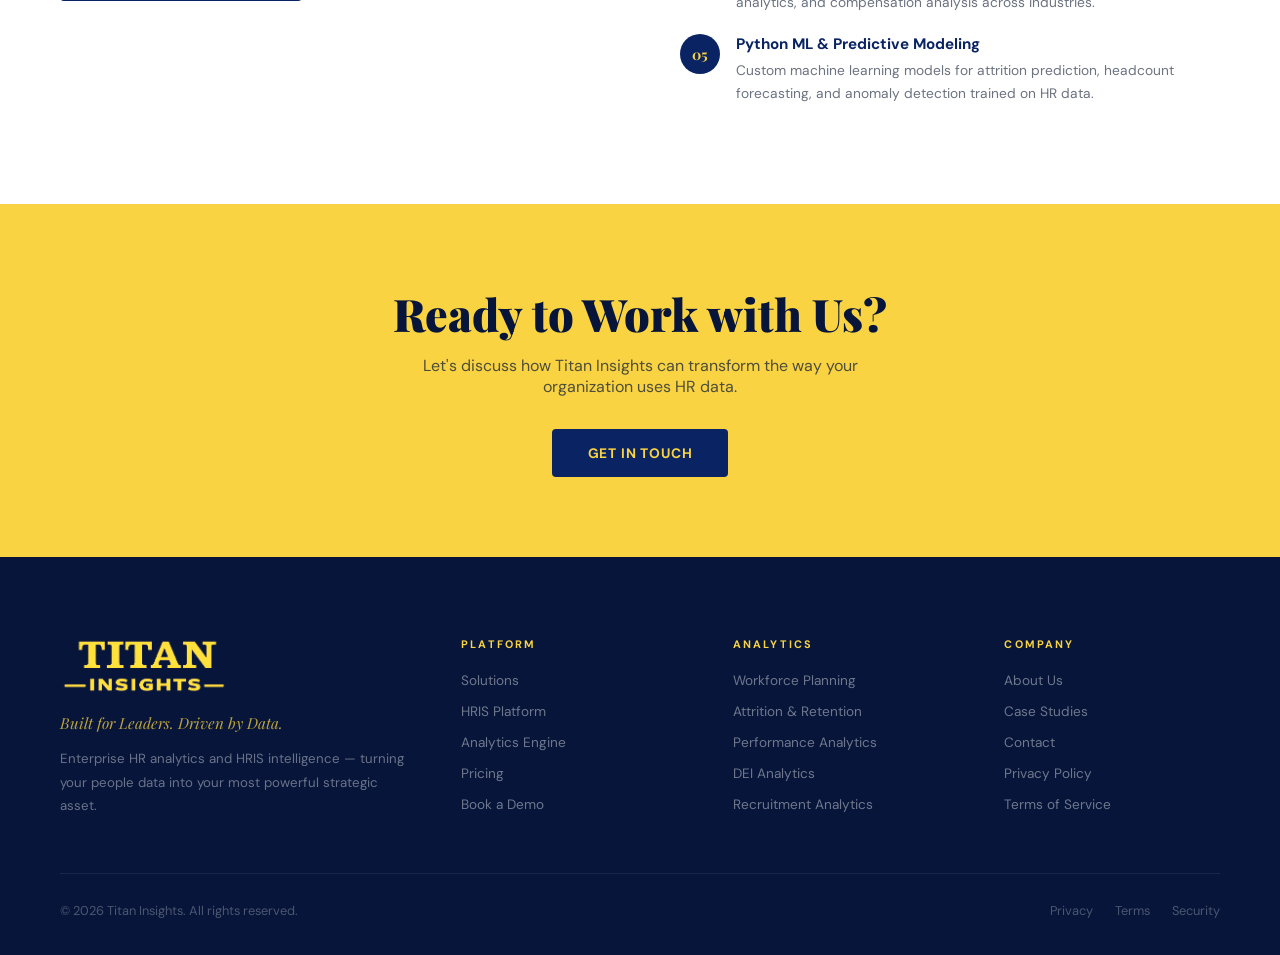
==== commit 723218ac: "Update about.html" ====
--- a/about.html
+++ b/about.html
@@ -1,6 +1,46 @@
 <!DOCTYPE html>
-<html lang="en"><head><meta charset="UTF-8"><meta name="viewport" content="width=device-width,initial-scale=1.0">
-<title>About Us — Titan Insights</title><link href="https://fonts.googleapis.com/css2?family=Playfair+Display:ital,wght@0,700;0,800;0,900;1,700;1,800&family=DM+Sans:wght@300;400;500;600;700&display=swap" rel="stylesheet">
+<html lang="en">
+<head>
+  <meta charset="UTF-8">
+  <meta name="viewport" content="width=device-width, initial-scale=1.0">
+
+  <!-- Primary SEO -->
+  <title>About Us — Titan Insights | HR Analytics & Workforce Intelligence</title>
+  <meta name="description" content="Learn about Titan Insights — the team and mission behind the leading workforce analytics platform helping HR leaders drive data-informed decisions.">
+  <meta name="keywords" content="about Titan Insights, HR analytics company, workforce intelligence platform, people analytics team, HR technology mission">
+  <meta name="author" content="Titan Insights">
+  <meta name="robots" content="index, follow">
+  <link rel="canonical" href="https://titaninsights.co/about.html">
+
+  <!-- Open Graph (Facebook, LinkedIn) -->
+  <meta property="og:type" content="website">
+  <meta property="og:url" content="https://titaninsights.co/about.html">
+  <meta property="og:title" content="About Titan Insights">
+  <meta property="og:description" content="Meet the team behind Titan Insights and our mission to transform how organizations use HR data.">
+  <meta property="og:image" content="https://titaninsights.co/Images/ogicon.png">
+  <meta property="og:image:width" content="1200">
+  <meta property="og:image:height" content="630">
+
+  <!-- Twitter -->
+  <meta name="twitter:card" content="summary_large_image">
+  <meta name="twitter:title" content="About Titan Insights">
+  <meta name="twitter:description" content="Meet the team behind Titan Insights and our mission to transform how organizations use HR data.">
+  <meta name="twitter:image" content="https://titaninsights.co/Images/ogicon.png">
+
+  <!-- Favicon & Theme -->
+  <link rel="shortcut icon" href="Images/favicon.ico">
+  <link rel="icon" type="image/png" sizes="32x32" href="Images/favicon-32x32.png">
+  <meta name="theme-color" content="#0a2463">
+
+  <!-- Apple Touch Icon -->
+  <link rel="apple-touch-icon" sizes="180x180" href="Images/apple-touch-icon.png">
+
+  <!-- Android / Chrome Icons -->
+  <link rel="icon" type="image/png" sizes="192x192" href="Images/android-chrome-192x192.png">
+  <link rel="icon" type="image/png" sizes="512x512" href="Images/android-chrome-512x512.png">
+
+  <!-- Web App Manifest -->
+  <link rel="manifest" href="/manifest.json"><link href="https://fonts.googleapis.com/css2?family=Playfair+Display:ital,wght@0,700;0,800;0,900;1,700;1,800&family=DM+Sans:wght@300;400;500;600;700&display=swap" rel="stylesheet">
 <style>
 :root{--navy:#0a2463;--navy-deep:#061539;--gold:#f9d342;--gold-dark:#c9a800;--gold-light:#fde68a;--white:#ffffff;--off:#f8f7f4;--border:rgba(10,36,99,0.1);--txt:#111827;--txt2:#374151;--txt3:#6b7280;}
 *{margin:0;padding:0;box-sizing:border-box;}html{scroll-behavior:smooth;}body{font-family:'DM Sans',sans-serif;color:var(--txt);background:var(--white);overflow-x:hidden;}a{text-decoration:none;}
@@ -165,7 +205,7 @@
       <div class="footer-col"><h5>Analytics</h5><ul class="footer-links"><li><a href="hris.html">Workforce Planning</a></li><li><a href="hris.html">Attrition & Retention</a></li><li><a href="hris.html">Performance Analytics</a></li><li><a href="hris.html">DEI Analytics</a></li><li><a href="hris.html">Recruitment Analytics</a></li></ul></div>
       <div class="footer-col"><h5>Company</h5><ul class="footer-links"><li><a href="about.html">About Us</a></li><li><a href="results.html">Case Studies</a></li><li><a href="contact.html">Contact</a></li><li><a href="#">Privacy Policy</a></li><li><a href="#">Terms of Service</a></li></ul></div>
     </div>
-    <div class="footer-bottom"><span class="footer-copy">© 2026 Titan Insights Inc. All rights reserved.</span><div class="footer-bottom-links"><a href="#">Privacy</a><a href="#">Terms</a><a href="#">Security</a></div></div>
+    <div class="footer-bottom"><span class="footer-copy">© 2026 Titan Insights. All rights reserved.</span><div class="footer-bottom-links"><a href="#">Privacy</a><a href="#">Terms</a><a href="#">Security</a></div></div>
   </div>
 </footer><script>
 const nav=document.getElementById('mainNav');
